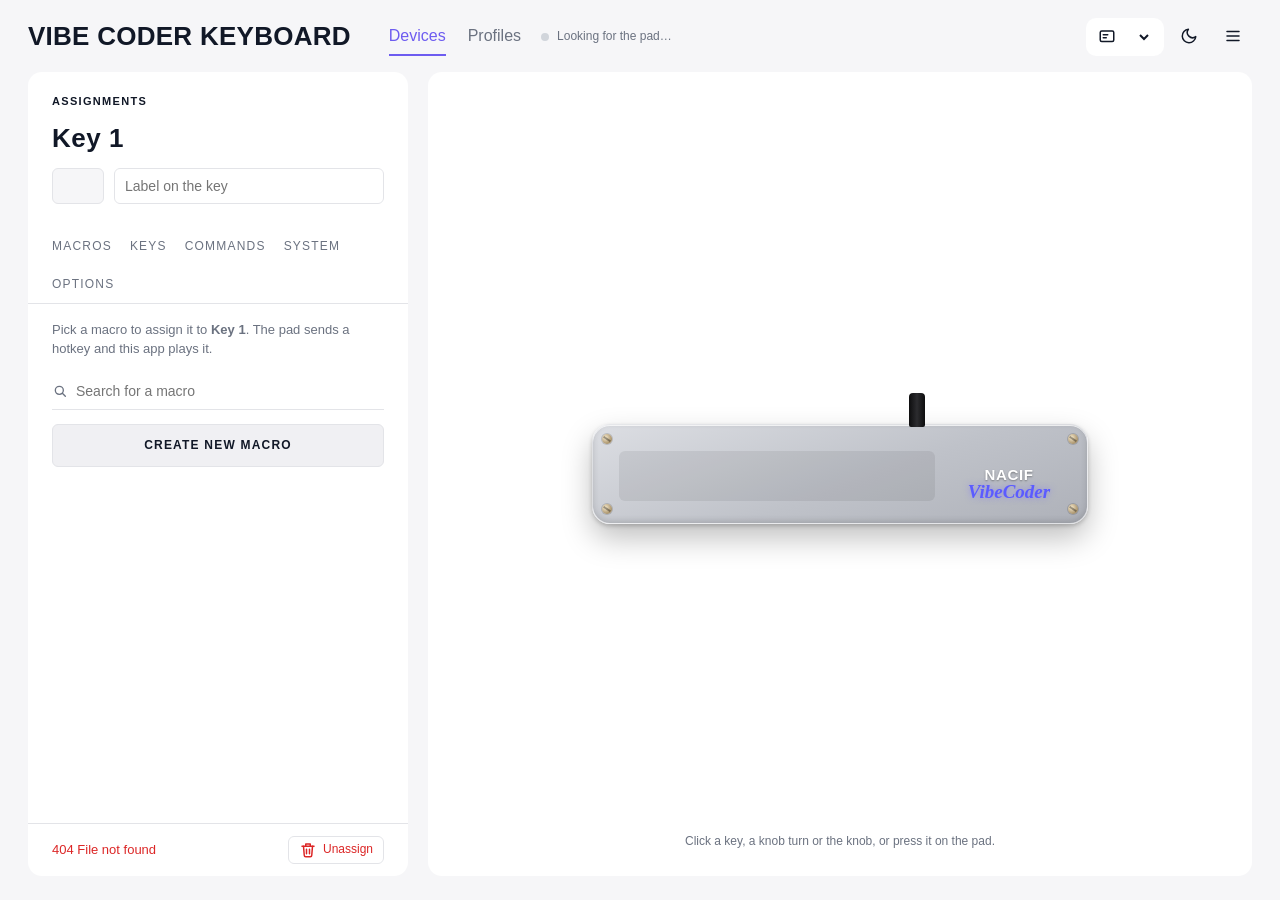
==== internal/web/static/index.html @ fd4b2c52 "Vibe Coder Deck: desktop companion for the vibe-coder-keyboard macropad A Stream Deck-style control " ====
<!doctype html>
<html lang="en">
<head>
<meta charset="utf-8">
<meta name="viewport" content="width=device-width, initial-scale=1">
<title>Vibe Coder Deck</title>
<link rel="stylesheet" href="style.css">
</head>
<body>
<header class="topbar">
  <h1 class="title">VIBE CODER KEYBOARD</h1>
  <nav class="views" role="tablist" aria-label="Views">
    <button type="button" class="view-tab active" data-view="devices" role="tab">Devices</button>
    <button type="button" class="view-tab" data-view="profiles" role="tab">Profiles</button>
  </nav>
  <div id="pad-status" class="pad-status"><span class="dot"></span><span id="pad-status-text">Looking for the pad…</span></div>
  <div class="heading-actions">
    <label class="profile-pick" title="The profile you are editing; ● is the one in use now">
      <svg aria-hidden="true" viewBox="0 0 24 24" width="18" height="18" fill="none" stroke="currentColor" stroke-width="2" stroke-linecap="round" stroke-linejoin="round"><rect x="3" y="4" width="18" height="14" rx="2"/><path d="M7 9h6M7 13h4"/></svg>
      <select id="profile-select" aria-label="Profile you are editing"></select>
    </label>
    <button id="theme" class="btn btn-ghost btn-square" type="button" aria-label="Switch to light mode" title="Light / dark"><span class="theme-sun"><svg aria-hidden="true" viewBox="0 0 24 24" width="18" height="18" fill="none" stroke="currentColor" stroke-width="2" stroke-linecap="round" stroke-linejoin="round"><circle cx="12" cy="12" r="4"/><path d="M12 2v2M12 20v2M4.9 4.9l1.4 1.4M17.7 17.7l1.4 1.4M2 12h2M20 12h2M4.9 19.1l1.4-1.4M17.7 6.3l1.4-1.4"/></svg></span><span class="theme-moon"><svg aria-hidden="true" viewBox="0 0 24 24" width="18" height="18" fill="none" stroke="currentColor" stroke-width="2" stroke-linecap="round" stroke-linejoin="round"><path d="M21 12.8A9 9 0 1 1 11.2 3a7 7 0 0 0 9.8 9.8z"/></svg></span></button>
    <button id="menu" class="btn btn-ghost btn-square" type="button" aria-label="Menu" aria-controls="drawer" aria-expanded="false" title="Menu"><svg aria-hidden="true" viewBox="0 0 24 24" width="18" height="18" fill="none" stroke="currentColor" stroke-width="2" stroke-linecap="round" stroke-linejoin="round"><path d="M4 6h16M4 12h16M4 18h16"/></svg></button>
  </div>
</header>

<div class="banners">
  <div id="perm-banner" class="alert alert-warn hidden">
    <div class="perm-body">
      <strong>macOS has not allowed Vibe Coder Deck yet.</strong>
      <div id="perm-list" class="perm-list"></div>
      <small class="muted">Allow opens macOS's prompt and the page in System Settings where you turn it on. This goes away by itself once it is allowed; if it stays, restart the app.</small>
      <div><button class="btn btn-outline btn-sm restart hidden" type="button">Restart app</button></div>
    </div>
  </div>
  <div id="sync-banner" class="alert hidden">
    <strong>The pad has not received the last changes</strong> (was it plugged in?).
    <span id="sync-text" class="muted"></span>
    <button id="sync-button" class="btn btn-primary btn-sm" type="button">Try again</button>
  </div>
</div>

<main class="app" id="view-devices">
  <aside class="assign" aria-label="Assignments">
    <div class="assign-head">
      <span class="eyebrow">Assignments</span>
      <h2 id="target-name">Key 1</h2>
      <div class="target-row">
        <div class="field icon-field">
          <button id="icon-button" class="icon-button" type="button" aria-haspopup="dialog" aria-expanded="false" aria-label="Icon on the key" title="Icon printed on the key"></button>
          <div id="icon-picker" class="icon-picker hidden" role="dialog" aria-label="Choose an icon">
            <div id="icon-grid" class="icon-grid" role="listbox" aria-label="Built-in icons"></div>
            <div class="icon-row">
              <input id="icon-text" maxlength="4" placeholder="Emoji or text" aria-label="Emoji or up to 4 characters">
              <button id="icon-text-use" class="btn btn-outline btn-sm" type="button">Use</button>
            </div>
            <div class="icon-row">
              <label class="btn btn-outline btn-sm upload">Upload image…<input id="icon-file" type="file" accept="image/png,image/jpeg,image/gif,image/webp,image/svg+xml" hidden></label>
              <button id="icon-none" class="btn btn-outline btn-sm" type="button">No icon</button>
            </div>
            <small id="icon-error" class="error hidden"></small>
          </div>
        </div>
        <input id="label" class="label-input" maxlength="60" placeholder="Label on the key" aria-label="Label on the key">
      </div>
      <div id="current" class="current"></div>
    </div>

    <nav class="assign-tabs" role="tablist">
      <button type="button" class="atab" data-atab="macros" role="tab">Macros</button>
      <button type="button" class="atab" data-atab="keys" role="tab">Keys</button>
      <button type="button" class="atab" data-atab="commands" role="tab">Commands</button>
      <button type="button" class="atab" data-atab="system" role="tab">System</button>
      <button type="button" class="atab" data-atab="rules" role="tab" id="atab-rules">Options</button>
    </nav>

    <section class="apanel" data-apanel="macros">
      <p class="hint">Pick a macro to assign it to <b class="target-ref">Key 1</b>. The pad sends a hotkey and this app plays it.</p>
      <label class="search"><svg aria-hidden="true" viewBox="0 0 24 24" width="16" height="16" fill="none" stroke="currentColor" stroke-width="2" stroke-linecap="round" stroke-linejoin="round"><circle cx="11" cy="11" r="6"/><path d="M20 20l-4.5-4.5"/></svg><input id="macro-search" placeholder="Search for a macro" aria-label="Search for a macro"></label>
      <button id="macro-new" class="btn btn-block" type="button">Create new macro</button>
      <div id="macro-list" class="macro-list" role="list"></div>
    </section>

    <section class="apanel hidden" data-apanel="keys">
      <p class="hint">The pad itself types this shortcut: the only kind that works for system shortcuts such as screenshots or Spotlight.</p>
      <label class="field"><span>Shortcut</span><input id="keys-action" placeholder="cmd+shift+4  ·  cmd+a, cmd+c  ·  f5"></label>
      <div class="chips" id="keys-examples"></div>
      <button id="keys-assign" class="btn btn-primary btn-block" type="button">Assign</button>
    </section>

    <section class="apanel hidden" data-apanel="commands">
      <p class="hint">This computer runs a script file or a shell command when the key is pressed.</p>
      <div class="segmented" role="radiogroup" aria-label="Command type">
        <button type="button" class="seg" data-cmd="script" role="radio">Script file</button>
        <button type="button" class="seg" data-cmd="shell" role="radio">Shell command</button>
      </div>
      <label class="field"><span id="cmd-label">Script file</span><input id="cmd-action" placeholder="/Users/you/scripts/handoff.sh"></label>
      <small id="cmd-hint" class="muted"></small>
      <button id="cmd-assign" class="btn btn-primary btn-block" type="button">Assign</button>
    </section>

    <section class="apanel hidden" data-apanel="system">
      <p class="hint">Media and system keys the pad sends itself.</p>
      <div id="system-grid" class="system-grid"></div>
    </section>

    <section class="apanel hidden" data-apanel="rules">
      <p class="hint">For macros and commands. Which app it works in is the profile's job: see Profiles.</p>
      <label class="field"><span>Cooldown (seconds)</span><input id="cooldown" type="number" min="0" value="0"></label>
      <label class="check"><input id="single_instance" type="checkbox" checked> Ignore presses while it is still running</label>
      <div id="last-run" class="muted"></div>
    </section>

    <footer class="assign-foot">
      <span id="status" class="status muted" role="status"></span>
      <button id="unassign" class="btn btn-outline btn-danger btn-sm" type="button" title="Turn this control off"><svg aria-hidden="true" viewBox="0 0 24 24" width="18" height="18" fill="none" stroke="currentColor" stroke-width="2" stroke-linecap="round" stroke-linejoin="round"><path d="M4 7h16"/><path d="M10 11v6M14 11v6"/><path d="M6 7l1 12a2 2 0 0 0 2 2h6a2 2 0 0 0 2-2l1-12"/><path d="M9 7V4h6v3"/></svg> Unassign</button>
    </footer>
  </aside>

  <section class="stage" aria-label="The pad">
    <svg id="callout-lines" class="callout-lines" aria-hidden="true"></svg>
    <div id="callouts" class="callouts"></div>
    <div id="device" class="device" aria-label="The vibe-coder-keyboard: six keys and a knob">
      <span class="cable" aria-hidden="true"></span>
      <span class="screw tl" aria-hidden="true"></span><span class="screw tr" aria-hidden="true"></span>
      <span class="screw bl" aria-hidden="true"></span><span class="screw br" aria-hidden="true"></span>
      <div id="key-grid" class="key-grid"></div>
      <div id="knob-area" class="knob-area"></div>
      <div class="brand" aria-hidden="true"><span class="brand-top">NACIF</span><span class="brand-script">VibeCoder</span></div>
    </div>
    <p class="stage-hint muted">Click a key, a knob turn or the knob, or press it on the pad.</p>
  </section>
</main>

<main class="profiles-view hidden" id="view-profiles">
  <aside class="pv-side">
    <nav class="pv-filters" aria-label="Filter apps">
      <button type="button" class="pv-filter active" data-filter="all">All <span id="count-all"></span></button>
      <button type="button" class="pv-filter" data-filter="active">Active <span id="count-active"></span></button>
      <button type="button" class="pv-filter" data-filter="disabled">Disabled <span id="count-disabled"></span></button>
    </nav>
    <div class="pv-switching">
      <h2>Profile switching</h2>
      <p class="muted">On: the app in front picks its profile (the Desktop's when it has none), and the pad sends hotkeys only. Off: the persistent profile is used everywhere.</p>
      <label class="check"><input id="switching" type="checkbox"> Enable profile switching</label>
      <label class="field"><span>Select persistent profile</span><select id="persistent-select"></select></label>
    </div>
  </aside>
  <section class="pv-main">
    <h2 class="pv-title">All Apps</h2>
    <p class="muted pv-intro">Select an app to manage its profiles. Disabling an app keeps its profiles from becoming active; removing it deletes its profiles.</p>
    <div class="pv-tools">
      <label class="search pv-search"><svg aria-hidden="true" viewBox="0 0 24 24" width="16" height="16" fill="none" stroke="currentColor" stroke-width="2"><circle cx="11" cy="11" r="6"/><path d="M20 20l-4.5-4.5"/></svg><input id="app-search" placeholder="Search" aria-label="Search apps"></label>
      <button id="add-apps" class="btn btn-primary pv-add" type="button">+ Add apps</button>
    </div>
    <div id="app-cards" class="app-cards"></div>
    <div id="app-detail" class="app-detail hidden"></div>
  </section>
</main>

<!-- The page's own confirm / prompt / message: the app's webview has none. -->
<dialog id="ui-dialog" class="modal ui-dialog" aria-labelledby="ui-dialog-title">
  <form method="dialog" id="ui-dialog-form">
    <h2 id="ui-dialog-title" class="ui-dialog-title"></h2>
    <p id="ui-dialog-message" class="ui-dialog-message"></p>
    <input id="ui-dialog-input" class="hidden" maxlength="60" aria-labelledby="ui-dialog-title">
    <div class="modal-foot">
      <button id="ui-dialog-cancel" class="btn btn-ghost" type="button">Cancel</button>
      <button id="ui-dialog-ok" class="btn btn-primary" type="submit">OK</button>
    </div>
  </form>
</dialog>

<dialog id="add-apps-dialog" class="modal" aria-label="Add apps">
  <h2 class="modal-title">Add apps</h2>
  <div class="modal-tools">
    <button id="browse-app" class="btn btn-ghost" type="button">📁 Browse…</button>
    <label class="search"><input id="installed-search" placeholder="Search installed apps" aria-label="Search installed apps"></label>
  </div>
  <div id="installed-list" class="installed-list" role="list"></div>
  <div class="modal-foot">
    <span id="add-apps-error" class="error"></span>
    <button id="add-apps-cancel" class="btn btn-ghost" type="button">Cancel</button>
    <button id="add-apps-ok" class="btn btn-primary" type="button">Add</button>
  </div>
</dialog>

<!-- Macro editor: full window, like G HUB. Name → type → editor. -->
<section id="macro-editor" class="macro-editor hidden" aria-label="Macro editor">
  <button id="me-back" class="me-back btn-ghost" type="button" aria-label="Back"><svg aria-hidden="true" viewBox="0 0 24 24" width="28" height="28" fill="none" stroke="currentColor" stroke-width="2" stroke-linecap="round" stroke-linejoin="round"><path d="M20 12H4M10 6l-6 6 6 6"/></svg></button>

  <div id="me-name-step" class="me-center hidden">
    <input id="me-name-input" class="me-name-input" maxlength="60" placeholder="Name this macro" aria-label="Name this macro">
    <p id="me-name-hint" class="me-caps hidden">Press Enter to create this macro</p>
  </div>

  <div id="me-type-step" class="me-center hidden">
    <h2 id="me-type-title" class="me-title"></h2>
    <p class="me-caps">Select a type of macro you want to create</p>
    <div id="me-type-cards" class="me-type-cards"></div>
  </div>

  <div id="me-edit-step" class="me-edit hidden">
    <div class="me-top">
      <div class="me-left">
        <input id="me-title" class="me-title-input" maxlength="60" aria-label="Macro name">
        <div class="me-types"><span>Macro types</span><div id="me-type-buttons" class="me-type-buttons" role="radiogroup" aria-label="Macro type"></div></div>
        <p id="me-type-hint" class="muted"></p>
      </div>
      <div class="me-options">
        <label class="me-opt"><input id="me-std" type="checkbox"> <span class="me-caps">Use standard delays</span> <input id="me-std-ms" type="number" min="0" max="60000" value="50" aria-label="Standard delay in milliseconds"> ms</label>
        <p id="me-std-hint" class="muted"></p>
        <label class="me-opt"><input id="me-updown" type="checkbox" checked> <span class="me-caps">Show key down / key up</span></label>
        <label class="me-opt"><input id="me-color" type="color" value="#7c6cf5"> <span class="me-caps">Macro color</span> <button id="me-color-none" class="btn btn-ghost btn-sm" type="button">None</button></label>
      </div>
    </div>

    <div id="me-lanes" class="me-lanes"></div>

    <div id="me-recording" class="me-recording hidden" role="status">
      <span class="rec-dot"></span> <b>Recording</b> — press keys anywhere (Esc stops).
      <label class="check"><input id="me-rec-mouse" type="checkbox"> Mouse clicks</label>
      <button id="me-rec-stop" class="btn btn-sm" type="button">Stop</button>
      <button id="me-rec-allow" class="btn btn-primary btn-sm hidden" type="button">Allow Input Monitoring</button>
      <span id="me-rec-status" class="muted"></span>
    </div>

    <div class="me-bottom">
      <button id="me-delete" class="btn btn-ghost btn-danger hidden" type="button"><svg aria-hidden="true" viewBox="0 0 24 24" width="18" height="18" fill="none" stroke="currentColor" stroke-width="2" stroke-linecap="round" stroke-linejoin="round"><path d="M4 7h16"/><path d="M10 11v6M14 11v6"/><path d="M6 7l1 12a2 2 0 0 0 2 2h6a2 2 0 0 0 2-2l1-12"/><path d="M9 7V4h6v3"/></svg> Delete macro</button>
      <span id="me-error" class="error"></span>
      <button id="me-reset" class="btn me-wide" type="button">Reset</button>
      <button id="me-save" class="btn btn-primary me-wide" type="button">Save</button>
    </div>
  </div>

  <div id="me-add-menu" class="me-add-menu hidden" role="menu"></div>
  <div id="me-composer" class="me-composer hidden" role="dialog" aria-label="Add a step"></div>
  <div id="me-chip-menu" class="me-chip-menu hidden" role="menu"></div>
</section>

<dialog id="drawer" class="drawer" aria-label="Menu">
  <div class="drawer-head">
    <strong>Vibe Coder Deck</strong>
    <button id="drawer-close" class="btn btn-icon" type="button" aria-label="Close menu" title="Close"><svg aria-hidden="true" viewBox="0 0 24 24" width="18" height="18" fill="none" stroke="currentColor" stroke-width="2" stroke-linecap="round" stroke-linejoin="round"><path d="M6 6l12 12M18 6L6 18"/></svg></button>
  </div>
  <section class="drawer-section restart-section hidden">
    <h2>App</h2>
    <p class="muted">Quit and open the app again, for example after allowing a permission.</p>
    <button class="btn btn-outline btn-sm restart" type="button">Restart app</button>
  </section>
  <section class="drawer-section logs">
    <div class="logs-head">
      <h2>Logs</h2>
      <label class="switch"><input id="debug" type="checkbox"> Debug mode</label>
    </div>
    <p class="muted">Debug mode also logs every request the page repeats, each recorder event, every raw keystroke from the pad and every hotkey. It stays on until you turn it off.</p>
    <pre id="log-view" class="log-view" tabindex="0" aria-label="Last lines of the log"></pre>
    <div class="row">
      <button id="log-copy" class="btn btn-outline btn-sm" type="button">Copy</button>
      <button id="log-open" class="btn btn-outline btn-sm" type="button">Open log file</button>
      <span id="log-path" class="muted"></span>
    </div>
  </section>
  <section id="mcp" class="drawer-section mcp hidden">
    <h2>AI setup (MCP)</h2>
    <p class="muted">Let an AI agent configure the pad: register this app's MCP server with your tools. Tools: list_keys, get_key, set_key, sync_pad, press_key, list_runs, list_macros, set_macro, delete_macro, and show_pad, which shows the pad as an interactive view right in the chat (MCP Apps: Claude, ChatGPT, VS Code and other hosts that support it).</p>
    <div id="mcp-buttons" class="mcp-buttons"></div>
    <div id="mcp-result" class="notice hidden"></div>
    <details>
      <summary class="muted">Manual config</summary>
      <pre id="mcp-snippet" class="snippet"></pre>
    </details>
  </section>
</dialog>

<script src="app.js"></script>
</body>
</html>
---- internal/web/static/style.css ----
/* Vibe Coder Deck: laid out like Logitech G HUB (assignments on the left, the
   device with callouts in the middle, a full-window macro editor), in our
   colors, light or dark. */
:root {
  color-scheme: light;
  --bg: #f6f6f8; --panel: #ffffff; --panel-2: #f0f0f3; --fg: #111827; --muted: #6b7280; --border: #e3e4e8;
  --accent: #eceef2; --primary: #111827; --primary-fg: #ffffff; --ring: #111827; --danger: #dc2626;
  --ok: #22c55e; --warn: #f59e0b; --fail: #ef4444; --skip: #9ca3af; --none: #d1d5db;
  --brand: #6d5cf0; --callout: #1f2937; --line: #9aa0aa; --hot: #c9a227;
  --stage: #ffffff;
}
@media (prefers-color-scheme: dark) {
  :root:not([data-theme="light"]) {
    color-scheme: dark; --bg: #000000; --panel: #1f2023; --panel-2: #2a2b2f; --fg: #f4f4f5; --muted: #a1a1aa; --border: #2e2f33;
    --accent: #2a2b2f; --primary: #f4f4f5; --primary-fg: #0b0b0f; --ring: #f4f4f5; --brand: #8b7bff; --callout: #f4f4f5;
    --line: #8a8f99; --hot: #f5c542; --stage: #000000;
  }
}
:root[data-theme="dark"] {
  color-scheme: dark; --bg: #000000; --panel: #1f2023; --panel-2: #2a2b2f; --fg: #f4f4f5; --muted: #a1a1aa; --border: #2e2f33;
  --accent: #2a2b2f; --primary: #f4f4f5; --primary-fg: #0b0b0f; --ring: #f4f4f5; --brand: #8b7bff; --callout: #f4f4f5;
  --line: #8a8f99; --hot: #f5c542; --stage: #000000;
}
* { box-sizing: border-box; }
html, body { height: 100%; }
body { margin: 0; background: var(--bg); color: var(--fg); font: 14px/1.45 "Avenir Next", -apple-system, BlinkMacSystemFont, "Segoe UI", Roboto, sans-serif; display: flex; flex-direction: column; }
code { background: var(--accent); border-radius: 4px; padding: 0 4px; font-size: 12px; }
.hidden { display: none !important; }
.muted { color: var(--muted); font-size: 12px; }
.error { color: var(--danger); font-size: 13px; }
.eyebrow, .me-caps { text-transform: uppercase; letter-spacing: .12em; font-size: 11px; font-weight: 600; }

/* ---- buttons, fields -------------------------------------------------------- */
.btn { font: inherit; border-radius: 6px; padding: 8px 14px; cursor: pointer; border: 1px solid var(--border); background: var(--panel); color: inherit; display: inline-flex; align-items: center; justify-content: center; gap: 6px; }
.btn:hover { background: var(--accent); }
.btn:disabled { opacity: .6; cursor: default; }
.btn-primary { background: var(--brand); color: #fff; border-color: var(--brand); }
.btn-primary:hover { background: color-mix(in srgb, var(--brand) 85%, #000); }
.btn-outline { background: transparent; }
.btn-ghost { background: transparent; border-color: transparent; color: inherit; }
.btn-ghost:hover { background: var(--accent); }
.btn-danger { color: var(--danger); }
.btn-sm { padding: 4px 10px; font-size: 12px; }
.btn-square { width: 38px; height: 36px; padding: 0; }
.btn-block { width: 100%; text-transform: uppercase; letter-spacing: .1em; font-size: 12px; font-weight: 600; padding: 12px; background: var(--panel-2); }
.btn-icon { background: transparent; border-color: transparent; padding: 4px 8px; }
.btn-block.btn-primary { background: var(--brand); color: #fff; border-color: var(--brand); }
.btn:focus-visible, .atab:focus-visible, .seg:focus-visible { outline: 2px solid var(--brand); outline-offset: 2px; }
input, select { font: inherit; color: inherit; background: var(--panel); border: 1px solid var(--border); border-radius: 6px; padding: 7px 10px; }
input:focus, select:focus { outline: none; box-shadow: 0 0 0 2px var(--brand); }
input[type=checkbox] { width: 16px; height: 16px; padding: 0; accent-color: var(--brand); }
.field { display: flex; flex-direction: column; gap: 6px; }
.field > span { font-size: 12px; font-weight: 600; }
.check { display: flex; align-items: center; gap: 8px; font-size: 13px; cursor: pointer; }

/* ---- top bar and banners ---------------------------------------------------- */
.topbar { display: flex; align-items: center; gap: 20px; padding: 18px 28px 10px; }
.title { margin: 0; font-size: 26px; font-weight: 800; letter-spacing: .01em; }
.heading-actions { margin-left: auto; display: flex; gap: 6px; }
.theme-sun, .theme-moon { display: inline-flex; }
:root[data-dark="1"] .theme-moon, :root:not([data-dark="1"]) .theme-sun { display: none; }
.banners { padding: 0 28px; }
.alert { border: 1px solid var(--border); background: var(--panel); border-radius: 8px; padding: 10px 14px; margin-bottom: 10px; display: flex; gap: 12px; align-items: center; flex-wrap: wrap; }
.alert-warn { border-color: var(--warn); }
.perm-body { display: flex; flex-direction: column; gap: 8px; width: 100%; }
.perm-list { display: flex; flex-direction: column; gap: 6px; }
.perm { display: flex; justify-content: space-between; align-items: center; gap: 12px; flex-wrap: wrap; }
.notice { border-radius: 8px; padding: 10px 16px; margin-bottom: 16px; background: var(--accent); font-size: 13px; white-space: pre-wrap; }
.pad-status { display: flex; align-items: center; gap: 8px; font-size: 12px; color: var(--muted); }
.pad-status.connected { color: var(--fg); }
.pad-status .dot, .dot { width: 8px; height: 8px; border-radius: 999px; background: var(--none); display: inline-block; }
.pad-status.connected .dot { background: var(--ok); box-shadow: 0 0 0 3px color-mix(in srgb, var(--ok) 25%, transparent); }
.dot.ok { background: var(--ok); } .dot.running { background: var(--warn); } .dot.failed { background: var(--fail); } .dot.skipped { background: var(--skip); }

/* ---- layout: assignments | stage --------------------------------------------- */
.app { flex: 1; min-height: 0; display: grid; grid-template-columns: 380px 1fr; gap: 20px; padding: 6px 28px 24px; }
.assign { background: var(--panel); border-radius: 14px; display: flex; flex-direction: column; min-height: 0; overflow: hidden; }
.assign-head { padding: 22px 24px 12px; display: flex; flex-direction: column; gap: 10px; }
.assign-head h2 { margin: 0; font-size: 26px; font-weight: 600; letter-spacing: .02em; }
.target-row { display: flex; gap: 10px; align-items: center; }
.label-input { flex: 1; min-width: 0; }
.current { font-size: 12px; color: var(--muted); }
.current b { color: var(--fg); }
.assign-tabs { display: flex; flex-wrap: wrap; gap: 4px 18px; padding: 4px 24px 0; border-bottom: 1px solid var(--border); }
.atab { font: inherit; background: none; border: none; color: var(--muted); padding: 8px 0; cursor: pointer; text-transform: uppercase; letter-spacing: .1em; font-size: 12px; border-bottom: 2px solid transparent; margin-bottom: -1px; }
.atab.active { color: var(--fg); border-bottom-color: var(--fg); }
.atab.current-kind::after { content: ''; display: inline-block; width: 6px; height: 6px; border-radius: 50%; background: var(--brand); margin-left: 6px; vertical-align: middle; }
.apanel { flex: 1; min-height: 0; overflow-y: auto; padding: 16px 24px; display: flex; flex-direction: column; gap: 14px; }
.hint { margin: 0; font-size: 13px; color: var(--muted); line-height: 1.5; }
.search { display: flex; align-items: center; gap: 8px; border-bottom: 1px solid var(--border); color: var(--muted); }
.search input { border: none; background: transparent; flex: 1; padding: 8px 0; }
.search input:focus { box-shadow: none; }
.macro-list { display: flex; flex-direction: column; }
.macro-row { display: grid; grid-template-columns: 28px 1fr auto auto; gap: 10px; align-items: center; padding: 10px 4px; border-bottom: 1px solid var(--border); cursor: pointer; border-radius: 6px; }
.macro-row:hover { background: var(--accent); }
.macro-row.assigned { background: color-mix(in srgb, var(--brand) 12%, transparent); }
.macro-badge { width: 24px; height: 24px; border-radius: 4px; display: inline-flex; align-items: center; justify-content: center; font-weight: 700; font-size: 12px; background: var(--muted); color: #fff; }
.macro-name { overflow: hidden; text-overflow: ellipsis; white-space: nowrap; }
.macro-meta { font-size: 11px; color: var(--muted); white-space: nowrap; }
.macro-edit { padding: 4px 8px; }
.chips { display: flex; flex-wrap: wrap; gap: 6px; }
.chip-btn { font: inherit; font-size: 12px; border: 1px solid var(--border); background: var(--panel-2); color: inherit; border-radius: 999px; padding: 3px 10px; cursor: pointer; }
.segmented { display: grid; grid-template-columns: 1fr 1fr; border: 1px solid var(--border); border-radius: 8px; overflow: hidden; }
.seg { font: inherit; border: none; background: transparent; color: inherit; padding: 8px; cursor: pointer; }
.seg[aria-checked="true"] { background: var(--brand); color: #fff; }
.system-grid { display: grid; grid-template-columns: repeat(2, 1fr); gap: 8px; }
.system-btn { font: inherit; display: flex; align-items: center; gap: 8px; padding: 10px; border: 1px solid var(--border); border-radius: 8px; background: var(--panel-2); color: inherit; cursor: pointer; text-align: left; }
.system-btn.selected { border-color: var(--brand); box-shadow: 0 0 0 1px var(--brand); }
.assign-foot { display: flex; align-items: center; gap: 10px; padding: 12px 24px; border-top: 1px solid var(--border); }
.assign-foot .status { flex: 1; min-width: 0; }
.status.ok { color: var(--ok); } .status.error { color: var(--danger); }

/* ---- stage: the device with callouts ----------------------------------------- */
.stage { position: relative; background: var(--stage); border-radius: 14px; display: flex; flex-direction: column; align-items: center; justify-content: center; min-height: 520px; overflow: hidden; }
.stage .device { margin-top: 0; }
.stage-hint { position: absolute; bottom: 14px; }
.callout-lines { position: absolute; inset: 0; width: 100%; height: 100%; pointer-events: none; overflow: visible; }
.callout-lines line, .callout-lines polyline { stroke: var(--line); stroke-width: 1; fill: none; }
.callout-lines circle { fill: #fff; stroke: rgba(0, 0, 0, .35); stroke-width: 1; }
.callouts { position: absolute; inset: 0; pointer-events: none; }
.callout { position: absolute; pointer-events: auto; font: inherit; background: none; border: none; color: var(--callout); cursor: pointer; padding: 0 2px 6px; height: 26px; font-size: 15px; font-weight: 600; letter-spacing: .03em; white-space: nowrap; max-width: 210px; overflow: hidden; text-overflow: ellipsis; display: flex; align-items: center; gap: 6px; }
.callout.right { text-align: right; justify-content: flex-end; }
.callout.unassigned { color: var(--muted); font-weight: 500; }
.callout.selected { color: var(--hot); }
.callout:focus-visible { outline: 2px solid var(--brand); outline-offset: 2px; }
.callout .callout-icon { width: 16px; height: 16px; flex: none; object-fit: contain; }
.callout .callout-icon.icon-text { width: auto; height: auto; font-size: 14px; }
@media (max-width: 1180px) { .callouts, .callout-lines { display: none; } }
/* ---- the pad, drawn like the hardware: frosted acrylic plate, black keycaps,
   knurled knob with a metal ring, brass screws, USB-C cable on top ---------- */
.pad { display: flex; flex-direction: column; gap: 16px; width: 494px; max-width: 100%; }
.pad-status { display: flex; align-items: center; gap: 8px; font-size: 12px; color: var(--muted); }
.pad-status.connected { color: var(--fg); }
.pad-status.connected .dot { background: var(--ok); box-shadow: 0 0 0 3px color-mix(in srgb, var(--ok) 25%, transparent); }
.device {
  position: relative; display: grid; grid-template-columns: 1fr 112px; grid-template-rows: 1fr auto; gap: 14px 18px;
  margin-top: 30px; padding: 26px 22px 22px 26px; border-radius: 18px;
  background: linear-gradient(160deg, #dcdee3 0%, #bfc2c9 55%, #aeb1b9 100%);
  border: 1px solid rgba(255, 255, 255, .55);
  box-shadow: inset 0 1px 0 rgba(255, 255, 255, .75), inset 0 -2px 6px rgba(0, 0, 0, .15), 0 14px 30px rgba(0, 0, 0, .25), 0 2px 4px rgba(0, 0, 0, .2);
  transition: opacity .3s, filter .3s;
}
.device.unplugged { opacity: .55; filter: grayscale(.7); }
.cable { position: absolute; top: -32px; left: 64%; width: 16px; height: 34px; border-radius: 4px 4px 2px 2px; background: linear-gradient(90deg, #0d0d0e, #2c2c2f, #0d0d0e); }
.screw { position: absolute; width: 10px; height: 10px; border-radius: 50%; background: radial-gradient(circle at 35% 35%, #f6e9cc, #a48d64 75%); box-shadow: 0 0 0 1px rgba(0, 0, 0, .15); }
.screw::after { content: ''; position: absolute; left: 1px; right: 1px; top: 4px; height: 2px; background: rgba(0, 0, 0, .35); transform: rotate(35deg); }
.screw.tl { top: 9px; left: 9px; } .screw.tr { top: 9px; right: 9px; } .screw.bl { bottom: 9px; left: 9px; } .screw.br { bottom: 9px; right: 9px; }

.key-grid { grid-row: 1 / span 2; display: grid; grid-template-columns: repeat(3, minmax(0, 92px)); gap: 12px; padding: 8px; border-radius: 6px; background: rgba(0, 0, 0, .07); align-content: center; }
.key {
  all: unset; box-sizing: border-box; cursor: pointer; width: 100%; aspect-ratio: 1; border-radius: 9px; padding: 4px 5px 9px;
  background: linear-gradient(#1c1c1e, #0b0b0c); box-shadow: 0 3px 0 #000, 0 6px 10px rgba(0, 0, 0, .35); transition: transform .08s, box-shadow .08s;
}
.key .cap {
  height: 100%; display: flex; flex-direction: column; justify-content: space-between; gap: 2px; padding: 6px; border-radius: 6px; overflow: hidden;
  background: linear-gradient(160deg, #2d2d30, #1b1b1d); color: #f4f4f5; box-shadow: inset 0 1px 0 rgba(255, 255, 255, .08);
}
.key:hover .cap { background: linear-gradient(160deg, #38383c, #232326); }
.key:focus-visible, .knob-cap:focus-visible, .knob-turn:focus-visible { outline: 2px solid #8b7bff; outline-offset: 3px; }
.key .top { display: flex; justify-content: space-between; align-items: center; font-size: 10px; color: #a1a1aa; }
.key .key-icon { width: 22px; height: 22px; color: #e4e4e7; object-fit: contain; flex: none; }
.key .icon-text { width: auto; height: auto; font-size: 18px; line-height: 22px; }
/* With an icon the label gets one line, so icon, label and badge fit the cap. */
.key .key-icon + .label { -webkit-line-clamp: 1; white-space: nowrap; text-overflow: ellipsis; display: block; }
.key .label { font-size: 11.5px; font-weight: 600; line-height: 1.2; overflow: hidden; display: -webkit-box; -webkit-line-clamp: 2; -webkit-box-orient: vertical; hyphens: auto; overflow-wrap: break-word; }
.key .badge { font-size: 9px; padding: 0 6px; }
.key .badge.off { border-color: #3f3f46; color: #a1a1aa; }
.key .badge.keys { background: #3f3f46; color: #f4f4f5; }
.key .badge.script, .key .badge.macro, .key .badge.shell { background: #f4f4f5; color: #111827; }
.key.selected { box-shadow: 0 3px 0 #000, 0 0 0 3px #8b7bff, 0 6px 14px rgba(139, 123, 255, .45); }

.knob-area { display: flex; flex-direction: column; align-items: center; gap: 10px; padding-top: 2px; }
.knob-cap {
  all: unset; box-sizing: border-box; cursor: pointer; position: relative; width: 92px; height: 92px; border-radius: 50%;
  background: repeating-conic-gradient(#0a0a0b 0 5deg, #2a2a2d 5deg 10deg);
  box-shadow: 0 8px 14px rgba(0, 0, 0, .4), 0 2px 3px rgba(0, 0, 0, .3);
}
.knob-cap::after {
  content: ''; position: absolute; inset: 8px; border-radius: 50%; border: 2px solid #cfd2d8;
  background: radial-gradient(circle at 40% 35%, #2e2e31, #0c0c0d 70%); box-shadow: inset 0 1px 2px rgba(255, 255, 255, .15);
}
.knob-mark { position: absolute; z-index: 1; top: 15px; left: calc(50% - 1px); width: 2px; height: 14px; border-radius: 1px; background: #f4f4f5; transform: rotate(-35deg); transform-origin: 50% 31px; }
.knob-cap.selected { box-shadow: 0 0 0 3px #8b7bff, 0 8px 18px rgba(139, 123, 255, .45); }
.knob-turns { display: flex; gap: 10px; }
.knob-turn { all: unset; cursor: pointer; width: 36px; height: 26px; border-radius: 13px; background: rgba(0, 0, 0, .12); color: #27272a; text-align: center; font-size: 15px; line-height: 26px; }
.knob-turn:hover { background: rgba(0, 0, 0, .2); }
.knob-turn.selected { box-shadow: 0 0 0 2px #8b7bff; }
.knob-cap, .knob-turn { position: relative; }
.knob-cap.set::before, .knob-turn.set::before { content: ''; position: absolute; z-index: 2; top: 2px; right: 2px; width: 7px; height: 7px; border-radius: 50%; background: var(--ok); }
.knob-cap.set::before { top: 6px; right: 6px; }

.brand { grid-column: 2; align-self: end; display: flex; flex-direction: column; align-items: center; line-height: 1; user-select: none; }
.brand-top { font-weight: 800; font-size: 15px; letter-spacing: .04em; color: #fff; text-shadow: 0 1px 2px rgba(0, 0, 0, .35); }
.brand-script { font-family: "Snell Roundhand", "Brush Script MT", cursive; font-style: italic; font-weight: 700; font-size: 19px; color: #5b5bff; text-shadow: 0 0 6px rgba(120, 110, 255, .6); }

/* A press on the real pad: the key dips and glows. */
.pressed { animation: pad-press .6s ease-out; }
@keyframes pad-press {
  0% { transform: translateY(3px); box-shadow: 0 0 0 #000, 0 0 0 4px var(--ok), 0 0 24px var(--ok); }
  100% { transform: none; }
}
@media (prefers-reduced-motion: reduce) { .pressed { animation-duration: .01s; outline: 3px solid var(--ok); } }

.drawer {
  margin: 0 0 0 auto; height: 100vh; max-height: none; width: min(440px, 92vw); padding: 0; border: none;
  border-left: 1px solid var(--border); background: var(--bg); color: var(--fg); overflow-y: auto;
  transform: translateX(100%); transition: transform .22s ease-out, display .22s allow-discrete, overlay .22s allow-discrete;
}
.drawer[open] { transform: none; }
@starting-style { .drawer[open] { transform: translateX(100%); } }
.drawer::backdrop { background: rgb(0 0 0 / .4); }
@media (prefers-reduced-motion: reduce) { .drawer { transition: none; } }
.drawer-head { position: sticky; top: 0; display: flex; justify-content: space-between; align-items: center; padding: 14px 16px 14px 24px; background: var(--bg); border-bottom: 1px solid var(--border); }
.drawer-section { padding: 20px 24px; border-bottom: 1px solid var(--border); }
.drawer-section h2 { font-size: 15px; margin: 0 0 4px; }
.drawer .mcp-buttons { margin: 12px 0; }
.logs-head { display: flex; justify-content: space-between; align-items: center; gap: 12px; }
.switch { display: inline-flex; align-items: center; gap: 6px; font-size: 13px; cursor: pointer; }
.log-view { height: 260px; overflow: auto; margin: 10px 0; padding: 10px; border: 1px solid var(--border); border-radius: 6px; background: var(--accent); font: 11px/1.45 ui-monospace, SFMono-Regular, Menlo, monospace; white-space: pre-wrap; word-break: break-word; }
.drawer .row { display: flex; align-items: center; gap: 8px; flex-wrap: wrap; }
.drawer #log-path { overflow: hidden; text-overflow: ellipsis; white-space: nowrap; max-width: 100%; }

/* ---- icon field and picker ---------------------------------------------- */
.label-row { display: grid; grid-template-columns: auto 1fr; gap: 16px; align-items: end; }
.icon-field { position: relative; }
.icon-button { width: 52px; height: 36px; display: inline-flex; align-items: center; justify-content: center; border: 1px solid var(--border); border-radius: 6px; background: var(--bg); color: var(--fg); cursor: pointer; }
.icon-button:hover { background: var(--accent); }
.icon-button:focus-visible { outline: 2px solid var(--brand); outline-offset: 2px; }
.icon-preview { width: 20px; height: 20px; object-fit: contain; }
.icon-preview.icon-text { width: auto; height: auto; font-size: 16px; line-height: 20px; }
.icon-picker { position: absolute; z-index: 5; top: calc(100% + 6px); left: 0; width: 300px; padding: 10px; display: flex; flex-direction: column; gap: 8px; background: var(--bg); border: 1px solid var(--border); border-radius: 8px; box-shadow: 0 12px 30px rgb(0 0 0 / .25); }
.icon-grid { display: grid; grid-template-columns: repeat(7, 1fr); gap: 4px; max-height: 180px; overflow-y: auto; }
.icon-choice { aspect-ratio: 1; display: inline-flex; align-items: center; justify-content: center; border: 1px solid transparent; border-radius: 6px; background: transparent; color: var(--fg); cursor: pointer; }
.icon-choice:hover { background: var(--accent); }
.icon-choice.selected { border-color: var(--brand); background: color-mix(in srgb, var(--brand) 12%, var(--bg)); }
.icon-row { display: flex; gap: 6px; align-items: center; }
.icon-row input { flex: 1; min-width: 0; }
.upload { display: inline-flex; align-items: center; cursor: pointer; }

/* ---- macro editor (full window) ---------------------------------------------- */
.macro-editor { position: fixed; inset: 0; z-index: 20; background: var(--bg); color: var(--fg); overflow: auto; }
.me-back { position: absolute; top: 22px; left: 26px; border: none; cursor: pointer; border-radius: 8px; padding: 6px; }
.me-center { min-height: 100%; display: flex; flex-direction: column; align-items: center; justify-content: center; gap: 22px; padding: 40px; }
.me-name-input { font-size: 36px; font-weight: 700; letter-spacing: .04em; text-align: center; background: transparent; border: none; width: min(640px, 90vw); }
.me-name-input:focus { box-shadow: none; }
.me-title { margin: 0; font-size: 32px; font-weight: 700; }
.me-type-cards { display: grid; grid-template-columns: repeat(4, 180px); gap: 28px; }
@media (max-width: 900px) { .me-type-cards { grid-template-columns: repeat(2, 160px); } }
.me-type-card { font: inherit; color: inherit; background: none; border: none; cursor: pointer; display: flex; flex-direction: column; align-items: center; gap: 18px; }
.me-type-card .box { width: 180px; height: 180px; border-radius: 8px; background: var(--panel); display: flex; align-items: center; justify-content: center; transition: background .12s, box-shadow .12s; }
.me-type-card:hover .box, .me-type-card:focus-visible .box { background: var(--panel-2); box-shadow: 0 0 0 2px var(--brand); outline: none; }
.me-type-card .me-caps { font-size: 13px; text-align: center; }
.me-type-card small { color: var(--muted); font-size: 12px; max-width: 180px; text-align: center; }
.me-edit { min-height: 100%; display: flex; flex-direction: column; padding: 90px 48px 28px; gap: 24px; }
.me-top { display: flex; justify-content: space-between; gap: 40px; flex-wrap: wrap; }
.me-left { display: flex; flex-direction: column; gap: 12px; }
.me-title-input { font-size: 28px; font-weight: 700; background: transparent; border: 1px solid transparent; padding: 2px 6px; margin-left: -6px; }
.me-title-input:hover { border-color: var(--border); }
.me-types { display: flex; align-items: center; gap: 14px; font-size: 16px; }
.me-type-buttons { display: flex; gap: 10px; }
.me-type-btn { width: 64px; height: 50px; border-radius: 6px; border: 1px solid var(--border); background: var(--panel); color: inherit; cursor: pointer; display: inline-flex; align-items: center; justify-content: center; }
.me-type-btn[aria-checked="true"] { border-color: var(--brand); box-shadow: 0 0 0 1px var(--brand); background: color-mix(in srgb, var(--brand) 14%, var(--panel)); }
.me-options { display: flex; flex-direction: column; gap: 12px; min-width: 300px; max-width: 420px; }
.me-opt { display: flex; align-items: center; gap: 10px; cursor: pointer; }
.me-opt input[type=number] { width: 80px; padding: 4px 8px; }
.me-opt input[type=color] { width: 28px; height: 28px; padding: 0; border-radius: 50%; border: 1px solid var(--border); background: none; cursor: pointer; }
.me-lanes { flex: 1; display: flex; flex-direction: column; justify-content: center; gap: 30px; }
.me-lane { display: flex; flex-direction: column; gap: 10px; }
.me-lane-title { color: var(--muted); }
.me-flow { display: flex; flex-wrap: wrap; align-items: center; gap: 22px 8px; min-height: 92px; padding: 6px 0; }
.me-start { display: flex; align-items: center; gap: 16px; font: inherit; color: inherit; background: none; border: none; cursor: pointer; }
.me-plus { width: 64px; height: 64px; border-radius: 4px; background: var(--panel-2); border: none; color: inherit; display: inline-flex; align-items: center; justify-content: center; cursor: pointer; }
.me-plus:hover { background: var(--accent); box-shadow: 0 0 0 1px var(--brand); }
/* A step: a colored block; key down has ▼ under it, key up ▲ over it. */
.step-chip { position: relative; font: inherit; font-size: 16px; font-weight: 600; text-transform: uppercase; letter-spacing: .02em; color: #fff; border: none; border-radius: 4px; padding: 12px 18px; cursor: pointer; max-width: 260px; overflow: hidden; text-overflow: ellipsis; white-space: nowrap; }
.step-chip:focus-visible { outline: 2px solid var(--brand); outline-offset: 3px; }
.step-chip.k-key { background: #6b1022; } .step-chip.k-text { background: #7a5a12; text-transform: none; } .step-chip.k-action { background: #8a3f12; }
.step-chip.k-launch { background: #5f6168; } .step-chip.k-system { background: #34363b; } .step-chip.k-click { background: #1f4f6b; }
.step-chip.down::after, .step-chip.up::before { content: ''; position: absolute; left: 50%; transform: translateX(-50%); border: 7px solid transparent; }
.step-wrap { position: relative; display: inline-flex; flex-direction: column; align-items: center; padding: 10px 0; }
.step-wrap.down::after { content: '▼'; position: absolute; bottom: -8px; font-size: 13px; color: var(--fg); }
.step-wrap.up::before { content: '▲'; position: absolute; top: -8px; font-size: 13px; color: var(--fg); }
/* Dragging a block: the dragged one fades, a bar shows where it will land. */
.step-wrap[draggable] { cursor: grab; -webkit-user-drag: element; }
.step-wrap.dragging { opacity: .35; }
.step-wrap.drop-before .step-chip { box-shadow: -6px 0 0 0 var(--brand); }
.step-wrap.drop-after .step-chip { box-shadow: 6px 0 0 0 var(--brand); }
.me-flow.drop-end .me-plus { box-shadow: 0 0 0 2px var(--brand); }
/* The ms between two steps. */
.ms-pill { font: inherit; font-size: 12px; font-weight: 600; color: var(--muted); background: var(--panel); border: 1px dashed var(--border); border-radius: 999px; padding: 3px 9px; cursor: pointer; white-space: nowrap; }
.ms-pill:hover { color: var(--fg); border-color: var(--brand); }
.ms-pill.fixed { cursor: default; border-style: solid; opacity: .7; }
.ms-input { width: 76px; font-size: 12px; padding: 3px 6px; }
.me-recording { display: flex; align-items: center; gap: 12px; flex-wrap: wrap; padding: 10px 14px; border-radius: 8px; background: color-mix(in srgb, #e11d48 14%, var(--panel)); }
.rec-dot { width: 12px; height: 12px; border-radius: 50%; background: #e11d48; animation: rec 1s infinite; }
@keyframes rec { 50% { opacity: .3; } }
.me-bottom { display: flex; justify-content: center; align-items: center; gap: 20px; flex-wrap: wrap; }
.me-wide { width: 260px; padding: 14px; text-transform: uppercase; letter-spacing: .14em; font-size: 13px; font-weight: 600; }
#me-reset { background: var(--panel); }
#me-delete { margin-right: auto; }
#me-error { min-width: 0; }
.me-add-menu, .me-chip-menu { position: fixed; z-index: 30; display: flex; flex-direction: column; gap: 10px; }
.me-chip-menu { gap: 4px; background: var(--panel); border: 1px solid var(--border); border-radius: 8px; padding: 6px; box-shadow: 0 12px 30px rgb(0 0 0 / .3); }
.me-chip-menu button { font: inherit; text-align: left; background: none; border: none; color: inherit; padding: 6px 12px; border-radius: 6px; cursor: pointer; }
.me-chip-menu button:hover { background: var(--accent); }
.add-item { font: inherit; font-weight: 600; text-transform: uppercase; letter-spacing: .04em; display: inline-flex; align-items: center; gap: 12px; color: #fff; border: none; border-radius: 4px; padding: 14px 18px; cursor: pointer; width: fit-content; }
.add-item .add-ic { width: 26px; height: 26px; border-radius: 50%; display: inline-flex; align-items: center; justify-content: center; background: rgba(255, 255, 255, .85); color: #222; font-size: 13px; font-weight: 800; }
.add-item.a-record { background: #6b1022; } .add-item.a-record .add-ic { background: #ef4459; color: #fff; }
.add-item.a-text { background: #7a5a12; } .add-item.a-action { background: #8a3f12; } .add-item.a-launch { background: #6c6e75; }
.add-item.a-system { background: #34363b; } .add-item.a-delay { background: #3d4060; }
.add-item:hover { filter: brightness(1.15); }
.me-composer { position: fixed; z-index: 31; background: var(--panel); border: 1px solid var(--border); border-radius: 10px; padding: 14px; box-shadow: 0 16px 40px rgb(0 0 0 / .35); display: flex; flex-direction: column; gap: 10px; width: 320px; }
.me-composer .row { display: flex; gap: 8px; }
.me-composer .row input { flex: 1; min-width: 0; }
.me-composer .media-grid { display: grid; grid-template-columns: repeat(2, 1fr); gap: 6px; }

/* ---- views, profile picker ------------------------------------------------------ */
.views { display: flex; gap: 22px; margin-left: 18px; }
.view-tab { font: inherit; font-size: 16px; background: none; border: none; color: var(--muted); padding: 6px 0; border-bottom: 2px solid transparent; cursor: pointer; }
.view-tab.active { color: var(--brand); border-bottom-color: var(--brand); }
.profile-pick { display: inline-flex; align-items: center; gap: 8px; background: var(--panel); border-radius: 10px; padding: 0 12px; height: 38px; }
.profile-pick select { border: none; background: transparent; font-weight: 600; padding: 6px 4px; max-width: 260px; }
.profile-pick select:focus { box-shadow: none; }

/* ---- profiles page -------------------------------------------------------------- */
.profiles-view { flex: 1; min-height: 0; display: grid; grid-template-columns: 300px 1fr; gap: 0; padding: 6px 28px 24px; }
.pv-side { border-right: 1px solid var(--border); padding-right: 24px; display: flex; flex-direction: column; justify-content: space-between; gap: 24px; }
.pv-filters { display: flex; flex-direction: column; gap: 4px; }
.pv-filter { font: inherit; text-align: left; display: flex; justify-content: space-between; background: none; border: none; color: var(--fg); padding: 12px 16px; border-radius: 10px; cursor: pointer; letter-spacing: .04em; }
.pv-filter.active { background: color-mix(in srgb, var(--brand) 16%, var(--panel)); color: var(--brand); }
.pv-switching { display: flex; flex-direction: column; gap: 12px; }
.pv-switching h2 { margin: 0; font-size: 20px; font-weight: 500; }
.pv-main { padding-left: 36px; overflow-y: auto; display: flex; flex-direction: column; gap: 16px; }
.pv-title { margin: 6px 0 0; font-size: 30px; }
.pv-intro { max-width: 760px; font-size: 14px; }
.pv-tools { display: flex; gap: 16px; align-items: center; flex-wrap: wrap; }
.pv-search { border: 1px solid var(--border); border-radius: 8px; padding: 0 12px; min-width: 300px; }
.pv-add { text-transform: uppercase; letter-spacing: .08em; font-weight: 600; padding: 12px 22px; }
.app-cards { display: grid; grid-template-columns: repeat(auto-fill, minmax(200px, 1fr)); gap: 18px; }
.app-card { font: inherit; color: inherit; text-align: left; background: var(--panel); border: 1px solid var(--border); border-radius: 12px; padding: 14px; cursor: pointer; display: flex; flex-direction: column; gap: 12px; }
.app-card:hover, .app-card.open { border-color: var(--brand); }
.app-card.disabled { opacity: .5; }
.app-card .app-art { aspect-ratio: 1; border-radius: 8px; background: var(--panel-2); display: flex; align-items: center; justify-content: center; }
.app-card .app-art img { width: 64%; height: 64%; object-fit: contain; }
.app-card .app-name { font-size: 17px; font-weight: 600; }
.app-card .app-meta { font-size: 12px; color: var(--muted); display: flex; justify-content: space-between; }
.app-card .in-use { color: var(--ok); font-weight: 600; }
.app-detail { background: var(--panel); border-radius: 12px; padding: 18px 20px; display: flex; flex-direction: column; gap: 12px; }
.app-detail h3 { margin: 0; font-size: 20px; }
.profile-row { display: grid; grid-template-columns: auto 1fr auto; gap: 12px; align-items: center; padding: 8px 0; border-bottom: 1px solid var(--border); }
.profile-row input[type=text] { width: 100%; }
.profile-row .row-actions { display: flex; gap: 6px; }
.detail-actions { display: flex; gap: 10px; flex-wrap: wrap; align-items: center; }
.modal { border: none; border-radius: 14px; background: var(--panel); color: var(--fg); padding: 28px; width: min(620px, 92vw); }
.modal::backdrop { background: rgb(0 0 0 / .55); }
.modal-title { margin: 0 0 16px; font-size: 32px; text-transform: uppercase; }
.modal-tools { display: flex; gap: 14px; align-items: center; border-bottom: 1px solid var(--border); padding-bottom: 10px; }
.modal-tools .search { flex: 1; }
.installed-list { max-height: 50vh; overflow-y: auto; display: flex; flex-direction: column; margin: 10px 0; }
.installed-row { display: grid; grid-template-columns: 22px 28px 1fr; gap: 10px; align-items: center; padding: 6px 4px; border-radius: 6px; cursor: pointer; }
.installed-row:hover { background: var(--accent); }
.installed-row img { width: 28px; height: 28px; }
.modal-foot { display: flex; justify-content: flex-end; align-items: center; gap: 12px; border-top: 1px solid var(--border); padding-top: 14px; }
.modal-foot .error { margin-right: auto; }
.ui-dialog { width: min(440px, 92vw); }
.ui-dialog-title { margin: 0 0 8px; font-size: 20px; }
.ui-dialog-title:empty { display: none; }
.ui-dialog-message { margin: 0 0 16px; line-height: 1.5; }
.ui-dialog input { width: 100%; margin-bottom: 16px; }
.ui-dialog .btn-primary.danger { background: var(--danger); border-color: var(--danger); }
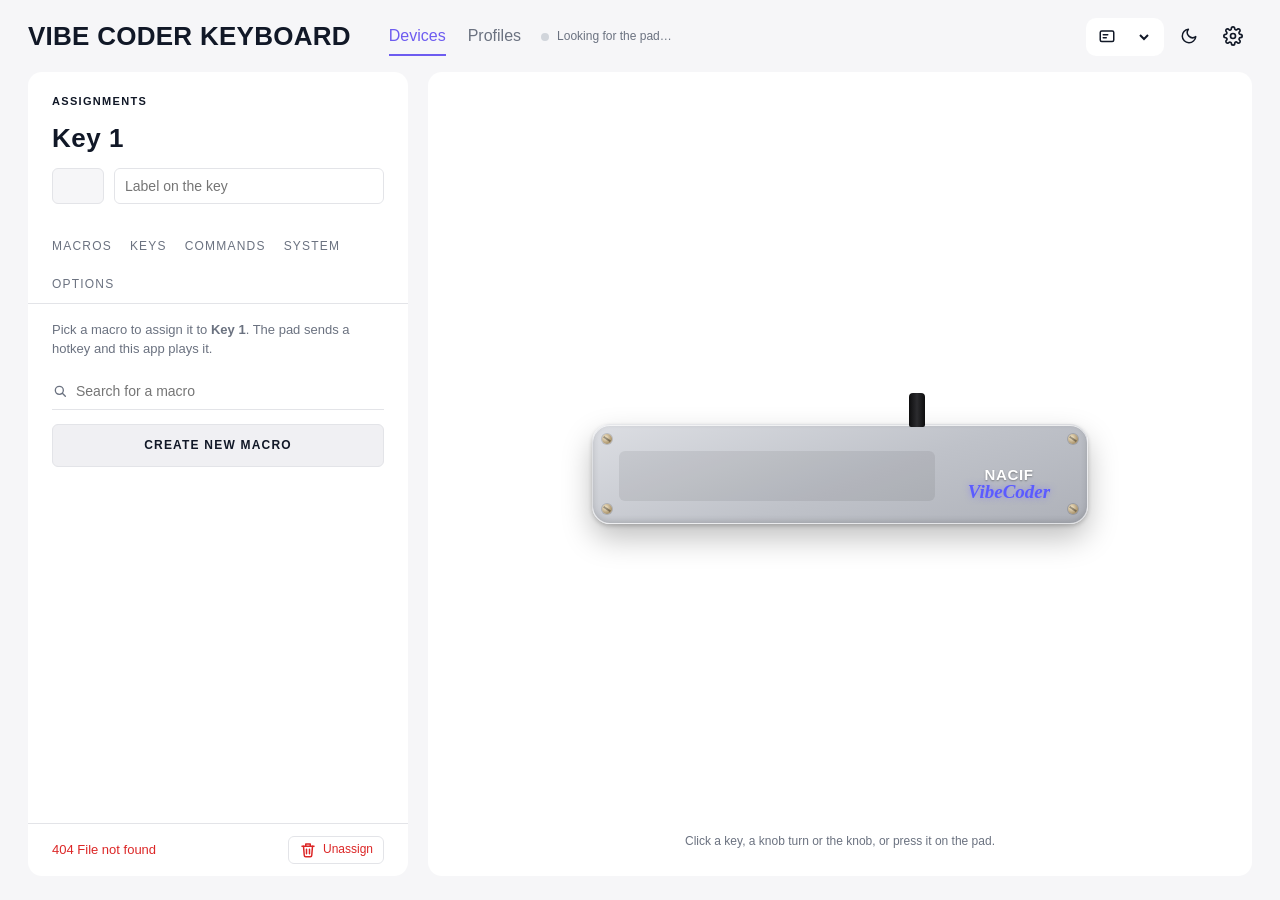
==== commit d4c7f5ca: "feat(ui): G HUB-style Settings view and What's New card Settings leave the side drawer: the gear in " ====
--- a/internal/web/static/index.html
+++ b/internal/web/static/index.html
@@ -20,7 +20,7 @@
       <select id="profile-select" aria-label="Profile you are editing"></select>
     </label>
     <button id="theme" class="btn btn-ghost btn-square" type="button" aria-label="Switch to light mode" title="Light / dark"><span class="theme-sun"><svg aria-hidden="true" viewBox="0 0 24 24" width="18" height="18" fill="none" stroke="currentColor" stroke-width="2" stroke-linecap="round" stroke-linejoin="round"><circle cx="12" cy="12" r="4"/><path d="M12 2v2M12 20v2M4.9 4.9l1.4 1.4M17.7 17.7l1.4 1.4M2 12h2M20 12h2M4.9 19.1l1.4-1.4M17.7 6.3l1.4-1.4"/></svg></span><span class="theme-moon"><svg aria-hidden="true" viewBox="0 0 24 24" width="18" height="18" fill="none" stroke="currentColor" stroke-width="2" stroke-linecap="round" stroke-linejoin="round"><path d="M21 12.8A9 9 0 1 1 11.2 3a7 7 0 0 0 9.8 9.8z"/></svg></span></button>
-    <button id="menu" class="btn btn-ghost btn-square" type="button" aria-label="Menu" aria-controls="drawer" aria-expanded="false" title="Menu"><svg aria-hidden="true" viewBox="0 0 24 24" width="18" height="18" fill="none" stroke="currentColor" stroke-width="2" stroke-linecap="round" stroke-linejoin="round"><path d="M4 6h16M4 12h16M4 18h16"/></svg></button>
+    <button id="settings-btn" class="btn btn-ghost btn-square gear" type="button" aria-label="Settings" aria-pressed="false" title="Settings"><svg aria-hidden="true" viewBox="0 0 24 24" width="20" height="20" fill="none" stroke="currentColor" stroke-width="2" stroke-linecap="round" stroke-linejoin="round"><circle cx="12" cy="12" r="3"/><path d="M19.4 15a1.7 1.7 0 0 0 .3 1.8l.1.1a2 2 0 1 1-2.8 2.8l-.1-.1a1.7 1.7 0 0 0-1.8-.3 1.7 1.7 0 0 0-1 1.5V21a2 2 0 1 1-4 0v-.1a1.7 1.7 0 0 0-1.1-1.5 1.7 1.7 0 0 0-1.8.3l-.1.1a2 2 0 1 1-2.8-2.8l.1-.1a1.7 1.7 0 0 0 .3-1.8 1.7 1.7 0 0 0-1.5-1H3a2 2 0 1 1 0-4h.1a1.7 1.7 0 0 0 1.5-1.1 1.7 1.7 0 0 0-.3-1.8l-.1-.1a2 2 0 1 1 2.8-2.8l.1.1a1.7 1.7 0 0 0 1.8.3H9a1.7 1.7 0 0 0 1-1.5V3a2 2 0 1 1 4 0v.1a1.7 1.7 0 0 0 1 1.5 1.7 1.7 0 0 0 1.8-.3l.1-.1a2 2 0 1 1 2.8 2.8l-.1.1a1.7 1.7 0 0 0-.3 1.8V9a1.7 1.7 0 0 0 1.5 1H21a2 2 0 1 1 0 4h-.1a1.7 1.7 0 0 0-1.5 1z"/></svg></button>
   </div>
 </header>
 
@@ -37,6 +37,12 @@
     <strong>The pad has not received the last changes</strong> (was it plugged in?).
     <span id="sync-text" class="muted"></span>
     <button id="sync-button" class="btn btn-primary btn-sm" type="button">Try again</button>
+  </div>
+  <div id="update-banner" class="alert alert-update hidden">
+    <strong id="update-banner-text"></strong>
+    <button id="update-banner-notes" class="btn btn-outline btn-sm" type="button">What's new</button>
+    <button id="update-banner-action" class="btn btn-primary btn-sm" type="button"></button>
+    <button id="update-banner-close" class="btn btn-ghost btn-sm" type="button" title="Not now">Later</button>
   </div>
 </div>
 
@@ -159,6 +165,108 @@
 </main>
 
 <!-- The page's own confirm / prompt / message: the app's webview has none. -->
+<main class="settings-view hidden" id="view-settings">
+  <aside class="set-side">
+    <nav class="set-nav" aria-label="Settings">
+      <button type="button" class="set-tab active" data-pane="general" aria-current="page"><svg aria-hidden="true" viewBox="0 0 24 24" width="22" height="22" fill="none" stroke="currentColor" stroke-width="2" stroke-linecap="round" stroke-linejoin="round"><path d="M3 11l9-8 9 8"/><path d="M5 10v10h5v-6h4v6h5V10"/></svg><span>General</span></button>
+      <button type="button" class="set-tab" data-pane="updates" aria-current="false"><svg aria-hidden="true" viewBox="0 0 24 24" width="22" height="22" fill="none" stroke="currentColor" stroke-width="2" stroke-linecap="round" stroke-linejoin="round"><path d="M21 12a9 9 0 0 1-15.5 6.2L3 16"/><path d="M3 21v-5h5"/><path d="M3 12a9 9 0 0 1 15.5-6.2L21 8"/><path d="M21 3v5h-5"/></svg><span>Updates</span></button>
+      <button type="button" class="set-tab" data-pane="logs" aria-current="false"><svg aria-hidden="true" viewBox="0 0 24 24" width="22" height="22" fill="none" stroke="currentColor" stroke-width="2" stroke-linecap="round" stroke-linejoin="round"><path d="M14 3H6a2 2 0 0 0-2 2v14a2 2 0 0 0 2 2h12a2 2 0 0 0 2-2V9z"/><path d="M14 3v6h6M8 13h8M8 17h5"/></svg><span>Logs</span></button>
+      <button type="button" class="set-tab" data-pane="mcp" aria-current="false"><svg aria-hidden="true" viewBox="0 0 24 24" width="22" height="22" fill="none" stroke="currentColor" stroke-width="2" stroke-linecap="round" stroke-linejoin="round"><rect x="5" y="8" width="14" height="11" rx="2"/><path d="M12 4v4M9 13h.01M15 13h.01M9 16h6"/></svg><span>AI setup</span></button>
+      <button type="button" class="set-tab" data-pane="about" aria-current="false"><svg aria-hidden="true" viewBox="0 0 24 24" width="22" height="22" fill="none" stroke="currentColor" stroke-width="2" stroke-linecap="round" stroke-linejoin="round"><circle cx="12" cy="12" r="9"/><path d="M12 11v5M12 8h.01"/></svg><span>About</span></button>
+    </nav>
+  </aside>
+  <div class="set-main">
+    <section class="set-pane" data-pane="general" aria-labelledby="set-general-title">
+      <h2 id="set-general-title">General Settings</h2>
+      <div class="set-row" id="login-row" hidden>
+        <label for="login-item"><span class="set-label">Launch app on login</span><span class="set-sub">Always start after logging in</span></label>
+        <input id="login-item" class="toggle" type="checkbox" role="switch">
+      </div>
+      <div class="set-row">
+        <label for="appearance"><span class="set-label">Appearance</span><span class="set-sub">Follow the system, or always light or dark</span></label>
+        <select id="appearance" class="set-select"><option value="">System</option><option value="light">Light</option><option value="dark">Dark</option></select>
+      </div>
+      <div class="set-group" id="perm-group" hidden>
+        <h3>Permissions</h3>
+        <div id="perm-settings"></div>
+        <p class="set-sub">If a permission shows Off although it is on in System Settings, remove the app there with − and add it again, then restart the app.</p>
+      </div>
+      <div class="set-group restart-section hidden">
+        <h3>App</h3>
+        <div class="set-row">
+          <div><span class="set-label">Restart app</span><span class="set-sub">Quit and open it again, for example after allowing a permission</span></div>
+          <button class="btn btn-pill btn-outline restart" type="button">Restart</button>
+        </div>
+      </div>
+    </section>
+
+    <section class="set-pane hidden" data-pane="updates" aria-labelledby="set-updates-title">
+      <h2 id="set-updates-title">Updates</h2>
+      <div class="set-row">
+        <div><span class="set-label">Current Software version</span><span class="set-sub" id="update-version"></span></div>
+        <button id="update-check" class="btn btn-pill btn-primary" type="button">Check for update</button>
+      </div>
+      <div class="set-row" id="update-status-row">
+        <div><span class="set-label">Status</span><span class="set-sub" id="update-text"></span></div>
+        <button id="update-action" class="btn btn-pill btn-primary hidden" type="button"></button>
+      </div>
+      <div class="set-row">
+        <label for="update-auto"><span class="set-label">Enable Automatic Updates</span><span class="set-sub">Download new versions by themselves; nothing installs without a click</span></label>
+        <input id="update-auto" class="toggle" type="checkbox" role="switch">
+      </div>
+      <p id="update-note" class="set-sub hidden"></p>
+      <div class="set-group">
+        <div class="set-group-head">
+          <h3>Release notes</h3>
+          <button id="update-whats-new" class="btn btn-pill btn-outline" type="button">What's new</button>
+        </div>
+        <div id="release-list" class="release-list"></div>
+      </div>
+    </section>
+
+    <section class="set-pane hidden" data-pane="logs" aria-labelledby="set-logs-title">
+      <h2 id="set-logs-title">Logs</h2>
+      <div class="set-row">
+        <label for="debug"><span class="set-label">Debug mode</span><span class="set-sub">Also log every request the page repeats, each recorder event, every raw keystroke from the pad and every hotkey. Stays on until you turn it off.</span></label>
+        <input id="debug" class="toggle" type="checkbox" role="switch">
+      </div>
+      <pre id="log-view" class="log-view" tabindex="0" aria-label="Last lines of the log"></pre>
+      <div class="row">
+        <button id="log-copy" class="btn btn-pill btn-outline" type="button">Copy</button>
+        <button id="log-open" class="btn btn-pill btn-outline" type="button">Open log file</button>
+        <span id="log-path" class="set-sub"></span>
+      </div>
+    </section>
+
+    <section class="set-pane hidden" data-pane="mcp" aria-labelledby="set-mcp-title">
+      <h2 id="set-mcp-title">AI setup (MCP)</h2>
+      <p class="set-sub">Let an AI agent configure the pad: register this app's MCP server with your tools. Tools: list_keys, get_key, set_key, sync_pad, press_key, list_runs, list_macros, set_macro, delete_macro, and show_pad, which shows the pad as an interactive view right in the chat (MCP Apps: Claude, ChatGPT, VS Code and other hosts that support it).</p>
+      <p class="set-sub hidden" id="mcp-missing">The MCP server is not available in this build.</p>
+      <div id="mcp-buttons" class="mcp-buttons"></div>
+      <div id="mcp-result" class="notice hidden"></div>
+      <details>
+        <summary class="set-sub">Manual config</summary>
+        <pre id="mcp-snippet" class="snippet"></pre>
+      </details>
+    </section>
+
+    <section class="set-pane hidden" data-pane="about" aria-labelledby="set-about-title">
+      <h2 id="set-about-title">About</h2>
+      <div class="set-row">
+        <div><span class="set-label">Vibe Coder Deck</span><span class="set-sub">Configure the vibe-coder-keyboard macropad and run what its keys do</span></div>
+      </div>
+      <div class="set-row">
+        <div><span class="set-label">Version</span><span class="set-sub" id="about-version"></span></div>
+        <button id="about-whats-new" class="btn btn-pill btn-outline" type="button">What's new</button>
+      </div>
+      <div class="set-row">
+        <div><span class="set-label">Source and releases</span><span class="set-sub">github.com/nacif-software/vibe-coder-deck</span></div>
+        <a class="btn btn-pill btn-outline" href="https://github.com/nacif-software/vibe-coder-deck" target="_blank" rel="noopener"><svg aria-hidden="true" viewBox="0 0 24 24" width="18" height="18" fill="none" stroke="currentColor" stroke-width="2" stroke-linecap="round" stroke-linejoin="round"><path d="M14 4h6v6M20 4l-9 9"/><path d="M18 14v5a1 1 0 0 1-1 1H5a1 1 0 0 1-1-1V7a1 1 0 0 1 1-1h5"/></svg>Open</a>
+      </div>
+    </section>
+  </div>
+</main>
+
 <dialog id="ui-dialog" class="modal ui-dialog" aria-labelledby="ui-dialog-title">
   <form method="dialog" id="ui-dialog-form">
     <h2 id="ui-dialog-title" class="ui-dialog-title"></h2>
@@ -238,39 +346,15 @@
   <div id="me-chip-menu" class="me-chip-menu hidden" role="menu"></div>
 </section>
 
-<dialog id="drawer" class="drawer" aria-label="Menu">
-  <div class="drawer-head">
-    <strong>Vibe Coder Deck</strong>
-    <button id="drawer-close" class="btn btn-icon" type="button" aria-label="Close menu" title="Close"><svg aria-hidden="true" viewBox="0 0 24 24" width="18" height="18" fill="none" stroke="currentColor" stroke-width="2" stroke-linecap="round" stroke-linejoin="round"><path d="M6 6l12 12M18 6L6 18"/></svg></button>
-  </div>
-  <section class="drawer-section restart-section hidden">
-    <h2>App</h2>
-    <p class="muted">Quit and open the app again, for example after allowing a permission.</p>
-    <button class="btn btn-outline btn-sm restart" type="button">Restart app</button>
-  </section>
-  <section class="drawer-section logs">
-    <div class="logs-head">
-      <h2>Logs</h2>
-      <label class="switch"><input id="debug" type="checkbox"> Debug mode</label>
-    </div>
-    <p class="muted">Debug mode also logs every request the page repeats, each recorder event, every raw keystroke from the pad and every hotkey. It stays on until you turn it off.</p>
-    <pre id="log-view" class="log-view" tabindex="0" aria-label="Last lines of the log"></pre>
-    <div class="row">
-      <button id="log-copy" class="btn btn-outline btn-sm" type="button">Copy</button>
-      <button id="log-open" class="btn btn-outline btn-sm" type="button">Open log file</button>
-      <span id="log-path" class="muted"></span>
-    </div>
-  </section>
-  <section id="mcp" class="drawer-section mcp hidden">
-    <h2>AI setup (MCP)</h2>
-    <p class="muted">Let an AI agent configure the pad: register this app's MCP server with your tools. Tools: list_keys, get_key, set_key, sync_pad, press_key, list_runs, list_macros, set_macro, delete_macro, and show_pad, which shows the pad as an interactive view right in the chat (MCP Apps: Claude, ChatGPT, VS Code and other hosts that support it).</p>
-    <div id="mcp-buttons" class="mcp-buttons"></div>
-    <div id="mcp-result" class="notice hidden"></div>
-    <details>
-      <summary class="muted">Manual config</summary>
-      <pre id="mcp-snippet" class="snippet"></pre>
-    </details>
-  </section>
+<dialog id="whats-new-dialog" class="wn" closedby="any" aria-labelledby="wn-title">
+  <div class="wn-body">
+    <h2 id="wn-title" class="wn-title"></h2>
+    <div id="wn-notes" class="wn-notes"></div>
+  </div>
+  <div class="wn-foot">
+    <a id="wn-link" class="btn btn-pill btn-outline wn-link" href="#" target="_blank" rel="noopener"><svg aria-hidden="true" viewBox="0 0 24 24" width="20" height="20" fill="none" stroke="currentColor" stroke-width="2" stroke-linecap="round" stroke-linejoin="round"><path d="M14 4h6v6M20 4l-9 9"/><path d="M18 14v5a1 1 0 0 1-1 1H5a1 1 0 0 1-1-1V7a1 1 0 0 1 1-1h5"/></svg>See release notes</a>
+    <button id="wn-ok" class="btn btn-pill btn-primary" type="button" autofocus>Got it</button>
+  </div>
 </dialog>
 
 <script src="app.js"></script>
--- a/internal/web/static/style.css
+++ b/internal/web/static/style.css
@@ -201,24 +201,69 @@
 }
 @media (prefers-reduced-motion: reduce) { .pressed { animation-duration: .01s; outline: 3px solid var(--ok); } }
 
-.drawer {
-  margin: 0 0 0 auto; height: 100vh; max-height: none; width: min(440px, 92vw); padding: 0; border: none;
-  border-left: 1px solid var(--border); background: var(--bg); color: var(--fg); overflow-y: auto;
-  transform: translateX(100%); transition: transform .22s ease-out, display .22s allow-discrete, overlay .22s allow-discrete;
-}
-.drawer[open] { transform: none; }
-@starting-style { .drawer[open] { transform: translateX(100%); } }
-.drawer::backdrop { background: rgb(0 0 0 / .4); }
-@media (prefers-reduced-motion: reduce) { .drawer { transition: none; } }
-.drawer-head { position: sticky; top: 0; display: flex; justify-content: space-between; align-items: center; padding: 14px 16px 14px 24px; background: var(--bg); border-bottom: 1px solid var(--border); }
-.drawer-section { padding: 20px 24px; border-bottom: 1px solid var(--border); }
-.drawer-section h2 { font-size: 15px; margin: 0 0 4px; }
-.drawer .mcp-buttons { margin: 12px 0; }
-.logs-head { display: flex; justify-content: space-between; align-items: center; gap: 12px; }
+/* ---- settings: a view of its own, like G HUB's (nav on the left, a pane on the right) ---- */
+.gear[aria-pressed="true"] { background: color-mix(in srgb, var(--brand) 18%, var(--panel)); color: var(--brand); border-radius: 999px; }
+.settings-view { flex: 1; min-height: 0; display: grid; grid-template-columns: 300px 1fr; border-top: 1px solid var(--border); }
+.set-side { border-right: 1px solid var(--border); padding: 28px 24px; overflow-y: auto; }
+.set-nav { display: flex; flex-direction: column; gap: 6px; }
+.set-tab { font: inherit; font-size: 16px; display: flex; align-items: center; gap: 16px; text-align: left; background: none; border: none; color: var(--fg); padding: 14px 18px; border-radius: 10px; cursor: pointer; letter-spacing: .02em; }
+.set-tab:hover { background: var(--accent); }
+.set-tab.active { background: color-mix(in srgb, var(--brand) 18%, var(--panel)); color: var(--brand); }
+.set-tab:focus-visible { outline: 2px solid var(--brand); outline-offset: 2px; }
+.set-main { overflow-y: auto; padding: 32px 48px 48px; }
+.set-pane { max-width: 900px; margin: 0 auto; display: flex; flex-direction: column; gap: 4px; }
+.set-pane h2 { margin: 0 0 18px; font-size: 30px; font-weight: 700; letter-spacing: .01em; }
+.set-pane h3 { margin: 0 0 8px; font-size: 22px; font-weight: 700; }
+.set-row { display: flex; align-items: center; justify-content: space-between; gap: 24px; padding: 14px 0; }
+.set-row[hidden] { display: none; }
+.set-row > label, .set-row > div { display: flex; flex-direction: column; gap: 4px; min-width: 0; cursor: default; }
+.set-row > label { cursor: pointer; }
+.set-label { font-size: 16px; }
+.set-sub { color: var(--muted); font-size: 14px; }
+.set-group { border-top: 1px solid var(--border); margin-top: 18px; padding-top: 26px; }
+.set-group[hidden] { display: none; }
+.set-group-head { display: flex; justify-content: space-between; align-items: center; gap: 12px; margin-bottom: 8px; }
+.set-group-head h3 { margin: 0; }
+.set-select { min-width: 180px; padding: 10px 14px; border-radius: 8px; background: var(--panel); }
+.set-pane .row { display: flex; align-items: center; gap: 10px; flex-wrap: wrap; }
+.set-pane #log-path { overflow: hidden; text-overflow: ellipsis; white-space: nowrap; max-width: 100%; }
+.set-pane .mcp-buttons { display: flex; gap: 8px; flex-wrap: wrap; margin: 14px 0; }
+.perm-row .perm-state { font-size: 13px; font-weight: 600; }
+.perm-row .perm-state.on { color: var(--ok); }
+.perm-row .perm-state.off { color: var(--warn); }
+.perm-row .perm-actions { display: flex; align-items: center; gap: 12px; flex-direction: row; }
+.log-view { height: 340px; overflow: auto; margin: 10px 0; padding: 12px; border: 1px solid var(--border); border-radius: 8px; background: var(--panel); font: 11px/1.45 ui-monospace, SFMono-Regular, Menlo, monospace; white-space: pre-wrap; word-break: break-word; }
 .switch { display: inline-flex; align-items: center; gap: 6px; font-size: 13px; cursor: pointer; }
-.log-view { height: 260px; overflow: auto; margin: 10px 0; padding: 10px; border: 1px solid var(--border); border-radius: 6px; background: var(--accent); font: 11px/1.45 ui-monospace, SFMono-Regular, Menlo, monospace; white-space: pre-wrap; word-break: break-word; }
-.drawer .row { display: flex; align-items: center; gap: 8px; flex-wrap: wrap; }
-.drawer #log-path { overflow: hidden; text-overflow: ellipsis; white-space: nowrap; max-width: 100%; }
+
+/* A checkbox drawn as a switch (role="switch"; the native switch is Safari only). */
+input.toggle { appearance: none; -webkit-appearance: none; flex: none; width: 52px; height: 28px; margin: 0; padding: 0; border: none; border-radius: 999px; background: var(--panel-2); box-shadow: inset 0 0 0 1px var(--border); position: relative; cursor: pointer; transition: background .15s; }
+input.toggle::before { content: ""; position: absolute; top: 3px; left: 3px; width: 22px; height: 22px; border-radius: 50%; background: #fff; box-shadow: 0 1px 2px rgb(0 0 0 / .3); transition: transform .15s; }
+input.toggle:checked { background: var(--brand); box-shadow: none; }
+input.toggle:checked::before { transform: translateX(24px); }
+input.toggle:disabled { opacity: .5; cursor: default; }
+input.toggle:focus { box-shadow: none; }
+input.toggle:focus-visible { outline: 2px solid var(--brand); outline-offset: 3px; }
+@media (prefers-reduced-motion: reduce) { input.toggle, input.toggle::before { transition: none; } }
+
+/* Pill buttons, as in G HUB: bold capitals. */
+.btn-pill { border-radius: 999px; padding: 12px 26px; font-weight: 700; letter-spacing: .06em; text-transform: uppercase; font-size: 14px; white-space: nowrap; text-decoration: none; }
+.btn-pill.btn-outline { border: 2px solid var(--border); }
+.btn-pill.btn-outline:hover { border-color: var(--muted); background: transparent; }
+
+/* What's New: a modal card with the notes, a rule and two pill buttons. */
+.wn { border: none; border-radius: 16px; padding: 0; width: min(520px, 92vw); max-height: min(86vh, 760px); background: var(--panel); color: var(--fg); display: none; flex-direction: column; overscroll-behavior: contain; }
+.wn[open] { display: flex; }
+.wn::backdrop { background: rgb(0 0 0 / .6); }
+.wn-body { overflow-y: auto; padding: 40px 36px 8px; min-height: 0; }
+.wn-title { margin: 0 0 28px; font-size: 32px; line-height: 1.2; font-weight: 700; }
+.wn-notes { color: var(--muted); font-size: 15px; line-height: 1.65; }
+.wn-notes h3, .wn-notes h4, .wn-notes h5, .wn-notes h6 { color: var(--fg); font-size: 17px; margin: 18px 0 4px; }
+.wn-notes h3:first-child, .wn-notes h4:first-child { margin-top: 0; }
+.wn-notes ul, .wn-notes ol { margin: 4px 0; padding-left: 20px; }
+.wn-notes p { margin: 6px 0; }
+.wn-notes a { color: var(--brand); }
+.wn-foot { display: flex; justify-content: flex-end; align-items: center; gap: 16px; margin: 0 36px; padding: 26px 0 32px; border-top: 1px solid var(--border); flex-wrap: wrap; }
+.wn-link svg { flex: none; }
 
 /* ---- icon field and picker ---------------------------------------------- */
 .label-row { display: grid; grid-template-columns: auto 1fr; gap: 16px; align-items: end; }
@@ -368,3 +413,19 @@
 .ui-dialog-message { margin: 0 0 16px; line-height: 1.5; }
 .ui-dialog input { width: 100%; margin-bottom: 16px; }
 .ui-dialog .btn-primary.danger { background: var(--danger); border-color: var(--danger); }
+
+/* updates: the banner and the release history in Settings › Updates */
+.alert-update { border-color: var(--brand); }
+.alert-update .btn-ghost { margin-left: auto; }
+.release-list { padding-right: 4px; }
+.release-list .release.more { display: none; }
+.release-list.expanded .release.more { display: block; }
+.release-more { margin-top: 8px; }
+.release { padding: 10px 0; border-top: 1px solid rgba(128, 128, 128, .25); }
+.release:first-child { border-top: 0; }
+.release h3 { margin: 0 0 4px; font-size: 14px; display: flex; gap: 8px; align-items: baseline; }
+.release .tag { font-size: 11px; font-weight: 600; padding: 1px 7px; border-radius: 999px; background: var(--brand); color: #fff; }
+.release h4, .release h5, .release h6 { margin: 8px 0 2px; font-size: 13px; }
+.release p, .release ul, .release ol { margin: 4px 0; font-size: 13px; line-height: 1.45; }
+.release ul, .release ol { padding-left: 18px; }
+.release code { font-size: 12px; }
